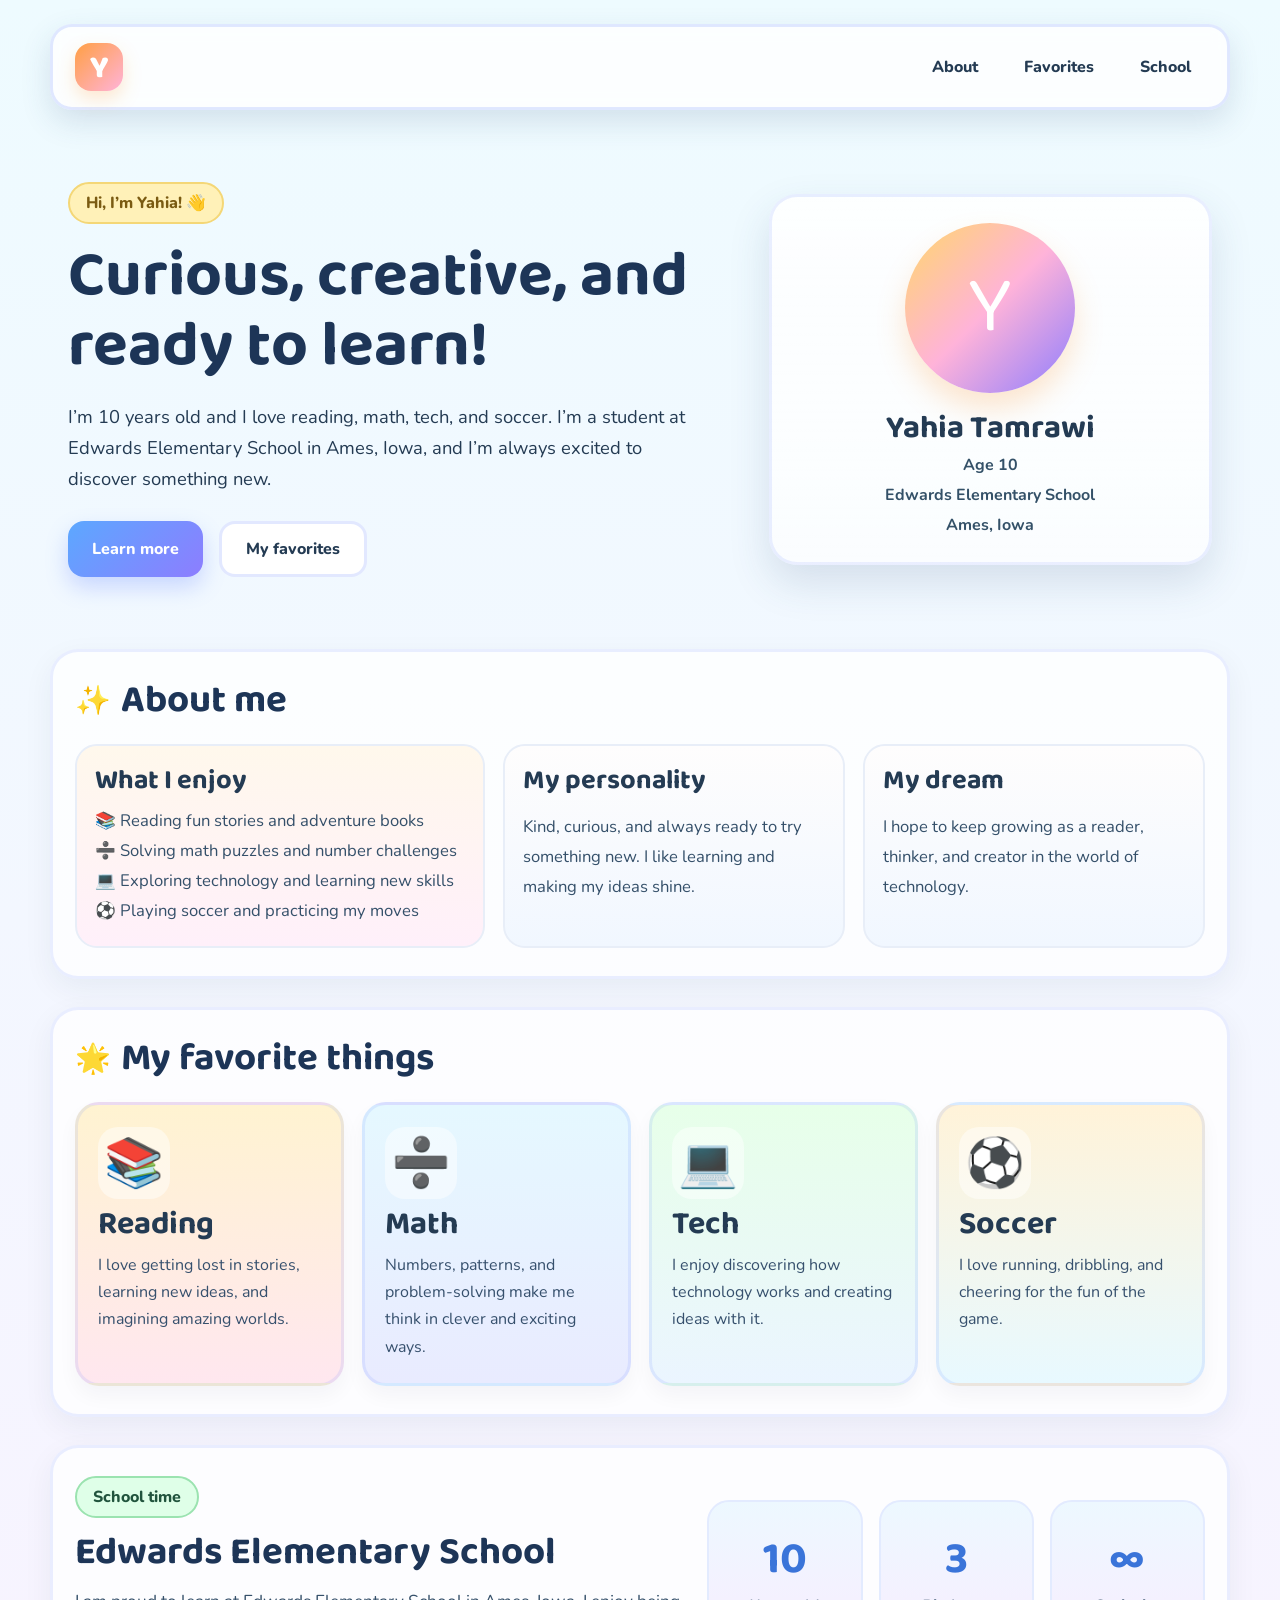
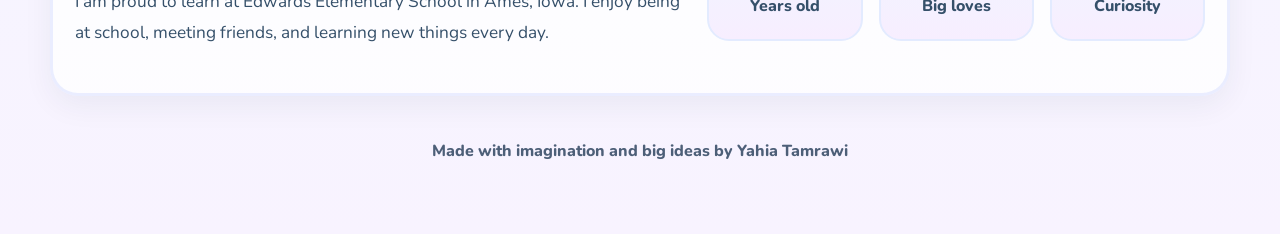
==== index.html @ 136cf860 "Add Yahia personal website" ====
<!DOCTYPE html>
<html lang="en">
  <head>
    <meta charset="UTF-8" />
    <meta name="viewport" content="width=device-width, initial-scale=1.0" />
    <title>Yahia Tamrawi | My World</title>
    <meta
      name="description"
      content="A fun and colorful website for Yahia Tamrawi, a 10-year-old student who loves reading, math, and tech."
    />
    <link rel="preconnect" href="https://fonts.googleapis.com" />
    <link rel="preconnect" href="https://fonts.gstatic.com" crossorigin />
    <link
      href="https://fonts.googleapis.com/css2?family=Baloo+2:wght@400;600;700;800&family=Nunito:wght@400;600;700;800&display=swap"
      rel="stylesheet"
    />
    <link rel="stylesheet" href="style.css" />
  </head>
  <body>
    <div class="page-shell">
      <header class="topbar">
        <div class="logo">Y</div>
        <nav class="nav">
          <a href="#about">About</a>
          <a href="#favorites">Favorites</a>
          <a href="#school">School</a>
        </nav>
      </header>

      <main>
        <section class="hero">
          <div class="hero-text">
            <span class="badge">Hi, I’m Yahia! 👋</span>
            <h1>Curious, creative, and ready to learn!</h1>
            <p>
              I’m 10 years old and I love reading, math, tech, and soccer. I’m a student at
              Edwards Elementary School in Ames, Iowa, and I’m always excited to discover
              something new.
            </p>
            <div class="hero-buttons">
              <a class="primary" href="#about">Learn more</a>
              <a class="secondary" href="#favorites">My favorites</a>
            </div>
          </div>

          <div class="hero-card">
            <div class="avatar">Y</div>
            <div class="mini-info">
              <h3>Yahia Tamrawi</h3>
              <p>Age 10</p>
              <p>Edwards Elementary School</p>
              <p>Ames, Iowa</p>
            </div>
          </div>
        </section>

        <section id="about" class="panel">
          <div class="section-heading">
            <span class="spark">✨</span>
            <h2>About me</h2>
          </div>
          <div class="about-grid">
            <div class="about-card tall">
              <h3>What I enjoy</h3>
              <ul>
                <li>📚 Reading fun stories and adventure books</li>
                <li>➗ Solving math puzzles and number challenges</li>
                <li>💻 Exploring technology and learning new skills</li>
                <li>⚽ Playing soccer and practicing my moves</li>
              </ul>
            </div>
            <div class="about-card">
              <h3>My personality</h3>
              <p>Kind, curious, and always ready to try something new. I like learning and making my ideas shine.</p>
            </div>
            <div class="about-card">
              <h3>My dream</h3>
              <p>I hope to keep growing as a reader, thinker, and creator in the world of technology.</p>
            </div>
          </div>
        </section>

        <section id="favorites" class="panel">
          <div class="section-heading">
            <span class="spark">🌟</span>
            <h2>My favorite things</h2>
          </div>

          <div class="favorites-grid">
            <article class="favorite-card reading">
              <div class="icon">📚</div>
              <h3>Reading</h3>
              <p>I love getting lost in stories, learning new ideas, and imagining amazing worlds.</p>
            </article>

            <article class="favorite-card math">
              <div class="icon">➗</div>
              <h3>Math</h3>
              <p>Numbers, patterns, and problem-solving make me think in clever and exciting ways.</p>
            </article>

            <article class="favorite-card tech">
              <div class="icon">💻</div>
              <h3>Tech</h3>
              <p>I enjoy discovering how technology works and creating ideas with it.</p>
            </article>

            <article class="favorite-card soccer">
              <div class="icon">⚽</div>
              <h3>Soccer</h3>
              <p>I love running, dribbling, and cheering for the fun of the game.</p>
            </article>
          </div>
        </section>

        <section id="school" class="panel school-panel">
          <div class="school-text">
            <span class="badge badge-school">School time</span>
            <h2>Edwards Elementary School</h2>
            <p>
              I am proud to learn at Edwards Elementary School in Ames, Iowa. I enjoy being at school,
              meeting friends, and learning new things every day.
            </p>
          </div>
          <div class="stats">
            <div class="stat-box">
              <strong>10</strong>
              <span>Years old</span>
            </div>
            <div class="stat-box">
              <strong>3</strong>
              <span>Big loves</span>
            </div>
            <div class="stat-box">
              <strong>∞</strong>
              <span>Curiosity</span>
            </div>
          </div>
        </section>
      </main>

      <footer class="site-footer">
        <p>Made with imagination and big ideas by Yahia Tamrawi</p>
      </footer>
    </div>
  </body>
</html>
---- style.css ----
:root {
  --sky: #e9f7ff;
  --cloud: #ffffff;
  --sun: #ffd76a;
  --orange: #ff9f43;
  --pink: #ffb3d9;
  --purple: #8d7dff;
  --blue: #5ca8ff;
  --green: #7fe1a7;
  --text: #243b53;
  --yellow: #ffe7a3;
  --shadow: rgba(45, 82, 120, 0.15);
}

* {
  box-sizing: border-box;
}

html {
  scroll-behavior: smooth;
}

body {
  margin: 0;
  font-family: "Nunito", sans-serif;
  background: linear-gradient(180deg, #eefbff 0%, #f8f3ff 100%);
  color: var(--text);
}

img {
  max-width: 100%;
}

.page-shell {
  width: min(1180px, calc(100% - 32px));
  margin: 24px auto 48px;
}

.topbar {
  display: flex;
  justify-content: space-between;
  align-items: center;
  background: rgba(255, 255, 255, 0.8);
  border: 3px solid rgba(93, 127, 255, 0.18);
  border-radius: 22px;
  padding: 16px 22px;
  box-shadow: 0 12px 30px var(--shadow);
  backdrop-filter: blur(8px);
  position: sticky;
  top: 16px;
  z-index: 10;
}

.logo {
  width: 48px;
  height: 48px;
  display: grid;
  place-items: center;
  border-radius: 16px;
  background: linear-gradient(135deg, var(--orange), var(--pink));
  color: white;
  font-family: "Baloo 2", cursive;
  font-size: 2rem;
  font-weight: 800;
  box-shadow: 0 8px 18px rgba(255, 159, 67, 0.25);
}

.nav {
  display: flex;
  gap: 18px;
  flex-wrap: wrap;
}

.nav a {
  text-decoration: none;
  color: var(--text);
  font-weight: 800;
  padding: 10px 14px;
  border-radius: 999px;
  transition: 0.2s ease;
}

.nav a:hover {
  background: #eaf3ff;
}

.hero {
  display: grid;
  grid-template-columns: 1.2fr 0.8fr;
  gap: 36px;
  align-items: center;
  padding: 52px 18px 24px;
}

.hero-text {
  padding: 20px 0;
}

.badge {
  display: inline-block;
  padding: 8px 16px;
  border-radius: 999px;
  background: #fff1b8;
  border: 2px solid #f4d777;
  font-weight: 800;
  color: #7a5b12;
}

.badge-school {
  background: #dfffe8;
  border-color: #9be3b0;
  color: #21543d;
}

h1, h2, h3 {
  font-family: "Baloo 2", cursive;
  margin: 0;
  line-height: 1.1;
}

h1 {
  font-size: clamp(2.8rem, 5vw, 5rem);
  margin-top: 18px;
  color: #1d3557;
}

.hero-text p {
  font-size: 1.15rem;
  line-height: 1.7;
  margin: 18px 0 0;
  max-width: 620px;
}

.hero-buttons {
  display: flex;
  flex-wrap: wrap;
  gap: 16px;
  margin-top: 26px;
}

.hero-buttons a {
  text-decoration: none;
  display: inline-flex;
  align-items: center;
  justify-content: center;
  padding: 14px 24px;
  border-radius: 16px;
  font-weight: 800;
  transition: transform 0.2s ease;
}

.hero-buttons a:hover {
  transform: translateY(-2px);
}

.primary {
  background: linear-gradient(135deg, var(--blue), var(--purple));
  color: white;
  box-shadow: 0 10px 22px rgba(93, 127, 255, 0.28);
}

.secondary {
  background: #fff;
  color: var(--text);
  border: 3px solid rgba(93, 127, 255, 0.18);
}

.hero-card {
  background: linear-gradient(180deg, rgba(255, 255, 255, 0.85), rgba(255, 255, 255, 0.7));
  border: 3px solid rgba(93, 127, 255, 0.12);
  box-shadow: 0 18px 40px var(--shadow);
  border-radius: 28px;
  padding: 26px 20px;
  display: grid;
  place-items: center;
  min-height: 330px;
}

.avatar {
  width: 170px;
  height: 170px;
  border-radius: 50%;
  display: grid;
  place-items: center;
  background: linear-gradient(135deg, var(--sun), var(--pink), var(--purple));
  font-family: "Baloo 2", cursive;
  font-size: 5rem;
  color: white;
  box-shadow: 0 16px 28px rgba(255, 159, 67, 0.25);
}

.mini-info {
  text-align: center;
  margin-top: 18px;
}

.mini-info h3 {
  font-size: 2rem;
}

.mini-info p {
  margin: 8px 0 0;
  font-weight: 700;
  color: #345168;
}

.panel {
  margin-top: 28px;
  background: rgba(255, 255, 255, 0.76);
  border: 3px solid rgba(93, 127, 255, 0.12);
  border-radius: 28px;
  padding: 28px 22px;
  box-shadow: 0 10px 30px rgba(22, 43, 63, 0.06);
}

.section-heading {
  display: flex;
  align-items: center;
  gap: 10px;
  margin-bottom: 22px;
}

.spark {
  font-size: 1.8rem;
}

.section-heading h2 {
  font-size: clamp(2rem, 3vw, 3rem);
  color: #1d3557;
}

.about-grid {
  display: grid;
  grid-template-columns: 1.2fr 1fr 1fr;
  gap: 18px;
}

.about-card {
  background: linear-gradient(180deg, #fefdfd, #f1f7ff);
  border-radius: 22px;
  border: 2px solid #e8eef8;
  padding: 20px 18px;
}

.about-card h3 {
  font-size: 1.7rem;
  margin-bottom: 10px;
}

.about-card p,
.about-card li {
  font-size: 1.04rem;
  line-height: 1.8;
  color: #35506a;
}

.about-card ul {
  list-style: none;
  margin: 0;
  padding: 0;
}

.tall {
  background: linear-gradient(180deg, #fff8ec, #fff0fa);
}

.favorites-grid {
  display: grid;
  grid-template-columns: repeat(4, minmax(0, 1fr));
  gap: 18px;
}

.favorite-card {
  padding: 22px 20px;
  border-radius: 24px;
  border: 3px solid rgba(93, 127, 255, 0.12);
  box-shadow: 0 10px 20px rgba(15, 31, 51, 0.04);
}

.favorite-card h3 {
  font-size: 2rem;
  margin-top: 8px;
}

.favorite-card p {
  margin: 10px 0 0;
  line-height: 1.7;
  color: #36506d;
}

.icon {
  font-size: 3rem;
  width: 72px;
  height: 72px;
  display: grid;
  place-items: center;
  border-radius: 20px;
  background: rgba(255, 255, 255, 0.45);
}

.reading {
  background: linear-gradient(180deg, #fff3d1, #ffe7ef);
}

.math {
  background: linear-gradient(180deg, #e5f8ff, #e9ebff);
}

.tech {
  background: linear-gradient(180deg, #e7ffe9, #ebf5ff);
}

.soccer {
  background: linear-gradient(180deg, #fff3d9, #e8f9ff);
}

.school-panel {
  display: grid;
  grid-template-columns: 1.1fr 0.9fr;
  gap: 24px;
  align-items: center;
}

.school-text h2 {
  font-size: clamp(2.2rem, 3vw, 3.2rem);
  margin-top: 14px;
  color: #1d3557;
}

.school-text p {
  font-size: 1.08rem;
  line-height: 1.8;
  margin-top: 12px;
  color: #35506a;
}

.stats {
  display: grid;
  grid-template-columns: repeat(3, minmax(0, 1fr));
  gap: 16px;
}

.stat-box {
  background: linear-gradient(180deg, #edf8ff, #f7eeff);
  border-radius: 22px;
  padding: 22px 12px;
  text-align: center;
  border: 2px solid #e3ebff;
}

.stat-box strong {
  display: block;
  font-family: "Baloo 2", cursive;
  font-size: 2.8rem;
  color: #3a74d9;
}

.stat-box span {
  font-weight: 800;
  color: #35506a;
}

.site-footer {
  padding: 28px 10px 8px;
  text-align: center;
  color: #4d5f78;
  font-weight: 800;
}

@media (max-width: 860px) {
  .hero,
  .school-panel,
  .about-grid,
  .favorites-grid {
    grid-template-columns: 1fr;
  }

  .topbar {
    flex-direction: column;
    gap: 14px;
  }
}

@media (max-width: 540px) {
  .page-shell {
    width: min(100% - 18px, 1180px);
  }

  .hero {
    padding-top: 34px;
  }

  .nav {
    justify-content: center;
  }

  .stats {
    grid-template-columns: 1fr;
  }

  .hero-buttons {
    flex-direction: column;
  }

  .hero-buttons a {
    width: 100%;
  }
}
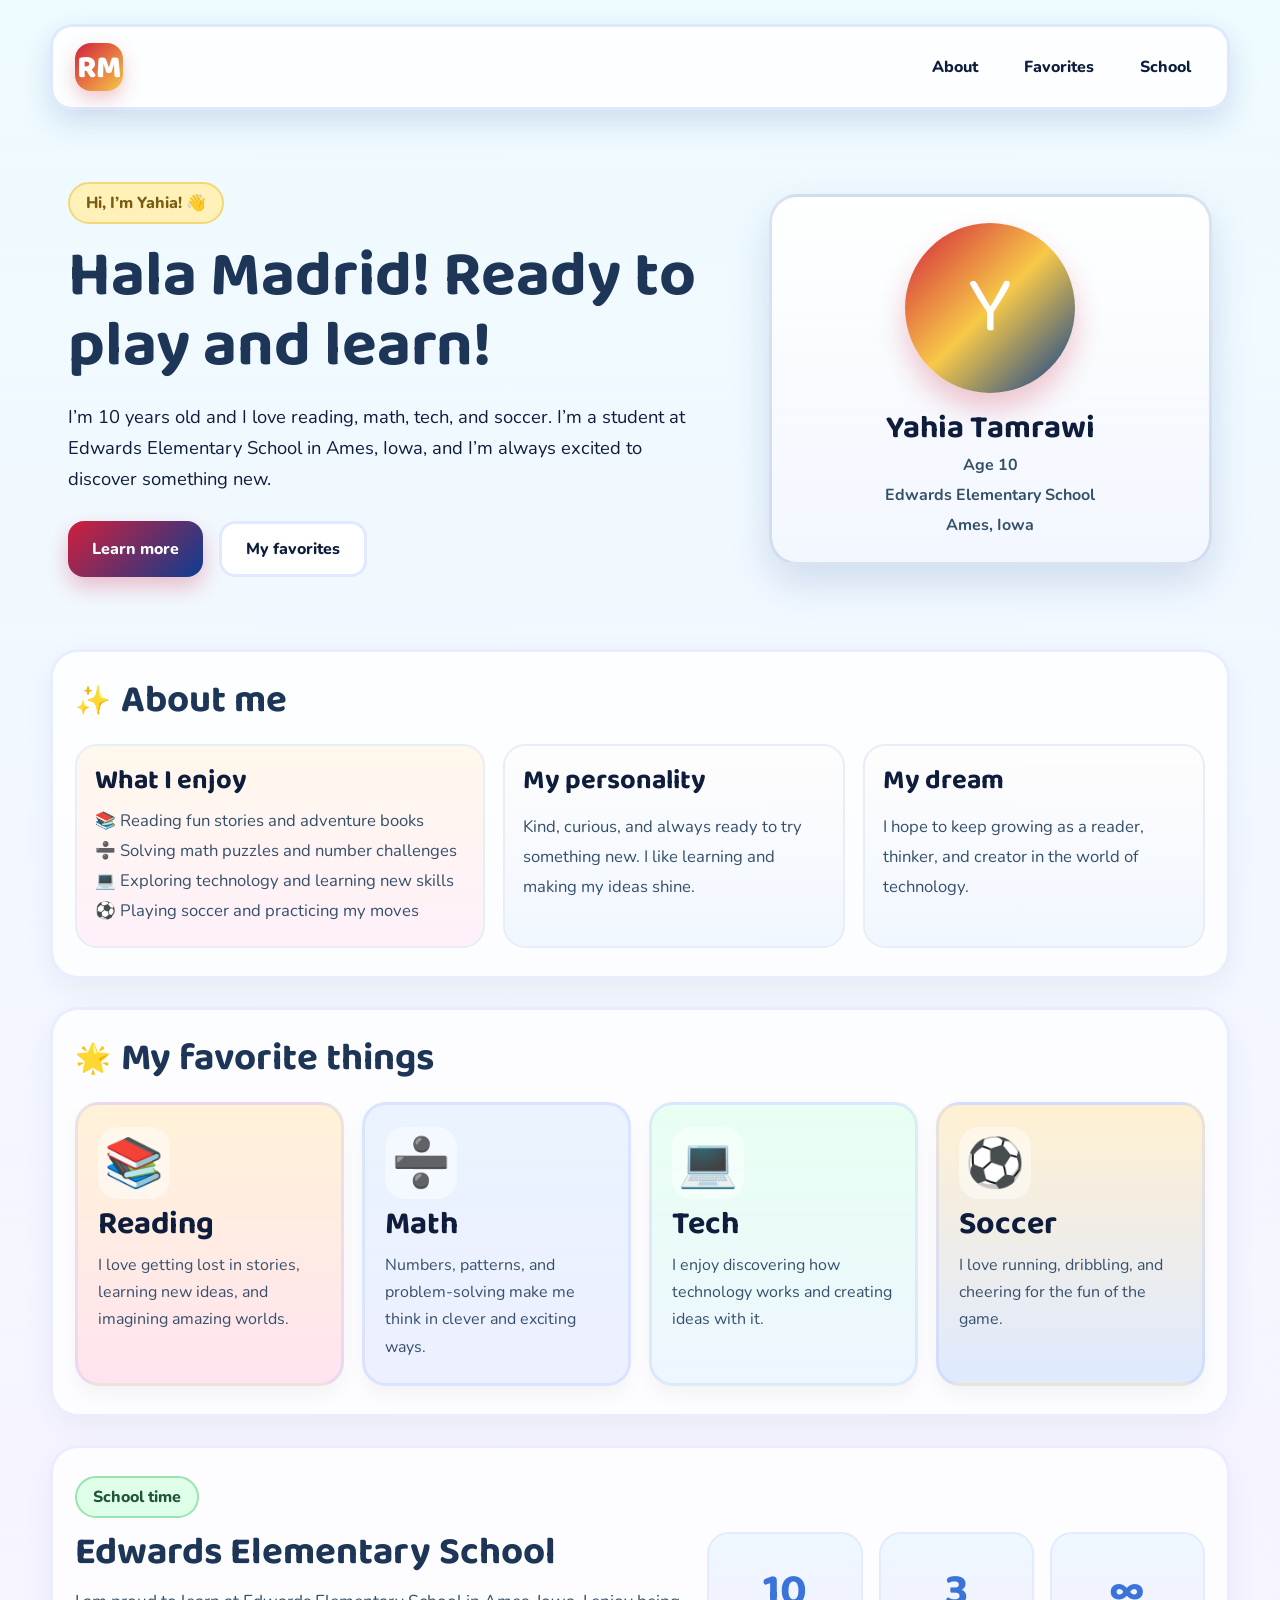
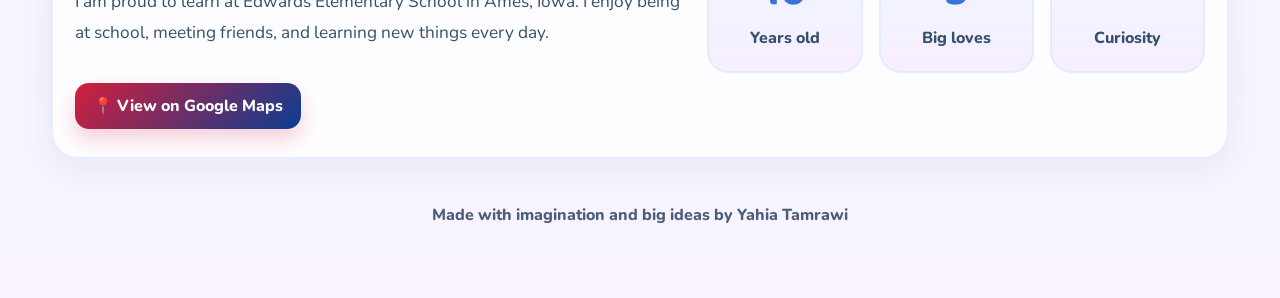
==== commit 7a49e6a5: "Update logo and hero section text; enhance styles and add Google Maps link" ====
--- a/index.html
+++ b/index.html
@@ -19,7 +19,7 @@
   <body>
     <div class="page-shell">
       <header class="topbar">
-        <div class="logo">Y</div>
+        <div class="logo">RM</div>
         <nav class="nav">
           <a href="#about">About</a>
           <a href="#favorites">Favorites</a>
@@ -31,7 +31,7 @@
         <section class="hero">
           <div class="hero-text">
             <span class="badge">Hi, I’m Yahia! 👋</span>
-            <h1>Curious, creative, and ready to learn!</h1>
+            <h1>Hala Madrid! Ready to play and learn!</h1>
             <p>
               I’m 10 years old and I love reading, math, tech, and soccer. I’m a student at
               Edwards Elementary School in Ames, Iowa, and I’m always excited to discover
@@ -121,6 +121,14 @@
               I am proud to learn at Edwards Elementary School in Ames, Iowa. I enjoy being at school,
               meeting friends, and learning new things every day.
             </p>
+            <a
+              class="map-link"
+              href="https://www.google.com/maps/search/?api=1&query=Edwards+Elementary+School+Ames+IA"
+              target="_blank"
+              rel="noopener noreferrer"
+            >
+              📍 View on Google Maps
+            </a>
           </div>
           <div class="stats">
             <div class="stat-box">
--- a/style.css
+++ b/style.css
@@ -1,15 +1,17 @@
 :root {
-  --sky: #e9f7ff;
+  --sky: #f2f7ff;
   --cloud: #ffffff;
-  --sun: #ffd76a;
-  --orange: #ff9f43;
-  --pink: #ffb3d9;
-  --purple: #8d7dff;
-  --blue: #5ca8ff;
-  --green: #7fe1a7;
-  --text: #243b53;
-  --yellow: #ffe7a3;
-  --shadow: rgba(45, 82, 120, 0.15);
+  --sun: #f9d75a;
+  --orange: #f3b21b;
+  --pink: #f8d7e3;
+  --purple: #4a72d5;
+  --blue: #0b3d91;
+  --green: #2bb673;
+  --text: #0f1d3d;
+  --yellow: #ffe29f;
+  --shadow: rgba(11, 61, 145, 0.15);
+  --real-red: #d21f3c;
+  --real-gold: #f7c948;
 }
 
 * {
@@ -57,12 +59,12 @@
   display: grid;
   place-items: center;
   border-radius: 16px;
-  background: linear-gradient(135deg, var(--orange), var(--pink));
+  background: linear-gradient(135deg, var(--real-red), var(--real-gold));
   color: white;
   font-family: "Baloo 2", cursive;
   font-size: 2rem;
   font-weight: 800;
-  box-shadow: 0 8px 18px rgba(255, 159, 67, 0.25);
+  box-shadow: 0 8px 18px rgba(210, 31, 60, 0.25);
 }
 
 .nav {
@@ -154,9 +156,9 @@
 }
 
 .primary {
-  background: linear-gradient(135deg, var(--blue), var(--purple));
+  background: linear-gradient(135deg, var(--real-red), var(--blue));
   color: white;
-  box-shadow: 0 10px 22px rgba(93, 127, 255, 0.28);
+  box-shadow: 0 10px 22px rgba(210, 31, 60, 0.28);
 }
 
 .secondary {
@@ -166,8 +168,8 @@
 }
 
 .hero-card {
-  background: linear-gradient(180deg, rgba(255, 255, 255, 0.85), rgba(255, 255, 255, 0.7));
-  border: 3px solid rgba(93, 127, 255, 0.12);
+  background: linear-gradient(180deg, rgba(255, 255, 255, 0.92), rgba(243, 246, 255, 0.8));
+  border: 3px solid rgba(11, 61, 145, 0.14);
   box-shadow: 0 18px 40px var(--shadow);
   border-radius: 28px;
   padding: 26px 20px;
@@ -182,11 +184,11 @@
   border-radius: 50%;
   display: grid;
   place-items: center;
-  background: linear-gradient(135deg, var(--sun), var(--pink), var(--purple));
+  background: linear-gradient(135deg, var(--real-red), var(--real-gold), var(--blue));
   font-family: "Baloo 2", cursive;
   font-size: 5rem;
   color: white;
-  box-shadow: 0 16px 28px rgba(255, 159, 67, 0.25);
+  box-shadow: 0 16px 28px rgba(210, 31, 60, 0.25);
 }
 
 .mini-info {
@@ -299,19 +301,19 @@
 }
 
 .reading {
-  background: linear-gradient(180deg, #fff3d1, #ffe7ef);
+  background: linear-gradient(180deg, #fff2d8, #ffe4ef);
 }
 
 .math {
-  background: linear-gradient(180deg, #e5f8ff, #e9ebff);
+  background: linear-gradient(180deg, #eaf3ff, #edf0ff);
 }
 
 .tech {
-  background: linear-gradient(180deg, #e7ffe9, #ebf5ff);
+  background: linear-gradient(180deg, #e8fff2, #eef6ff);
 }
 
 .soccer {
-  background: linear-gradient(180deg, #fff3d9, #e8f9ff);
+  background: linear-gradient(180deg, #fff0d2, #dfeaff);
 }
 
 .school-panel {
@@ -332,6 +334,22 @@
   line-height: 1.8;
   margin-top: 12px;
   color: #35506a;
+}
+
+.map-link {
+  display: inline-block;
+  margin-top: 18px;
+  padding: 12px 18px;
+  border-radius: 14px;
+  background: linear-gradient(135deg, var(--real-red), var(--blue));
+  color: white;
+  text-decoration: none;
+  font-weight: 800;
+  box-shadow: 0 10px 20px rgba(210, 31, 60, 0.2);
+}
+
+.map-link:hover {
+  transform: translateY(-1px);
 }
 
 .stats {
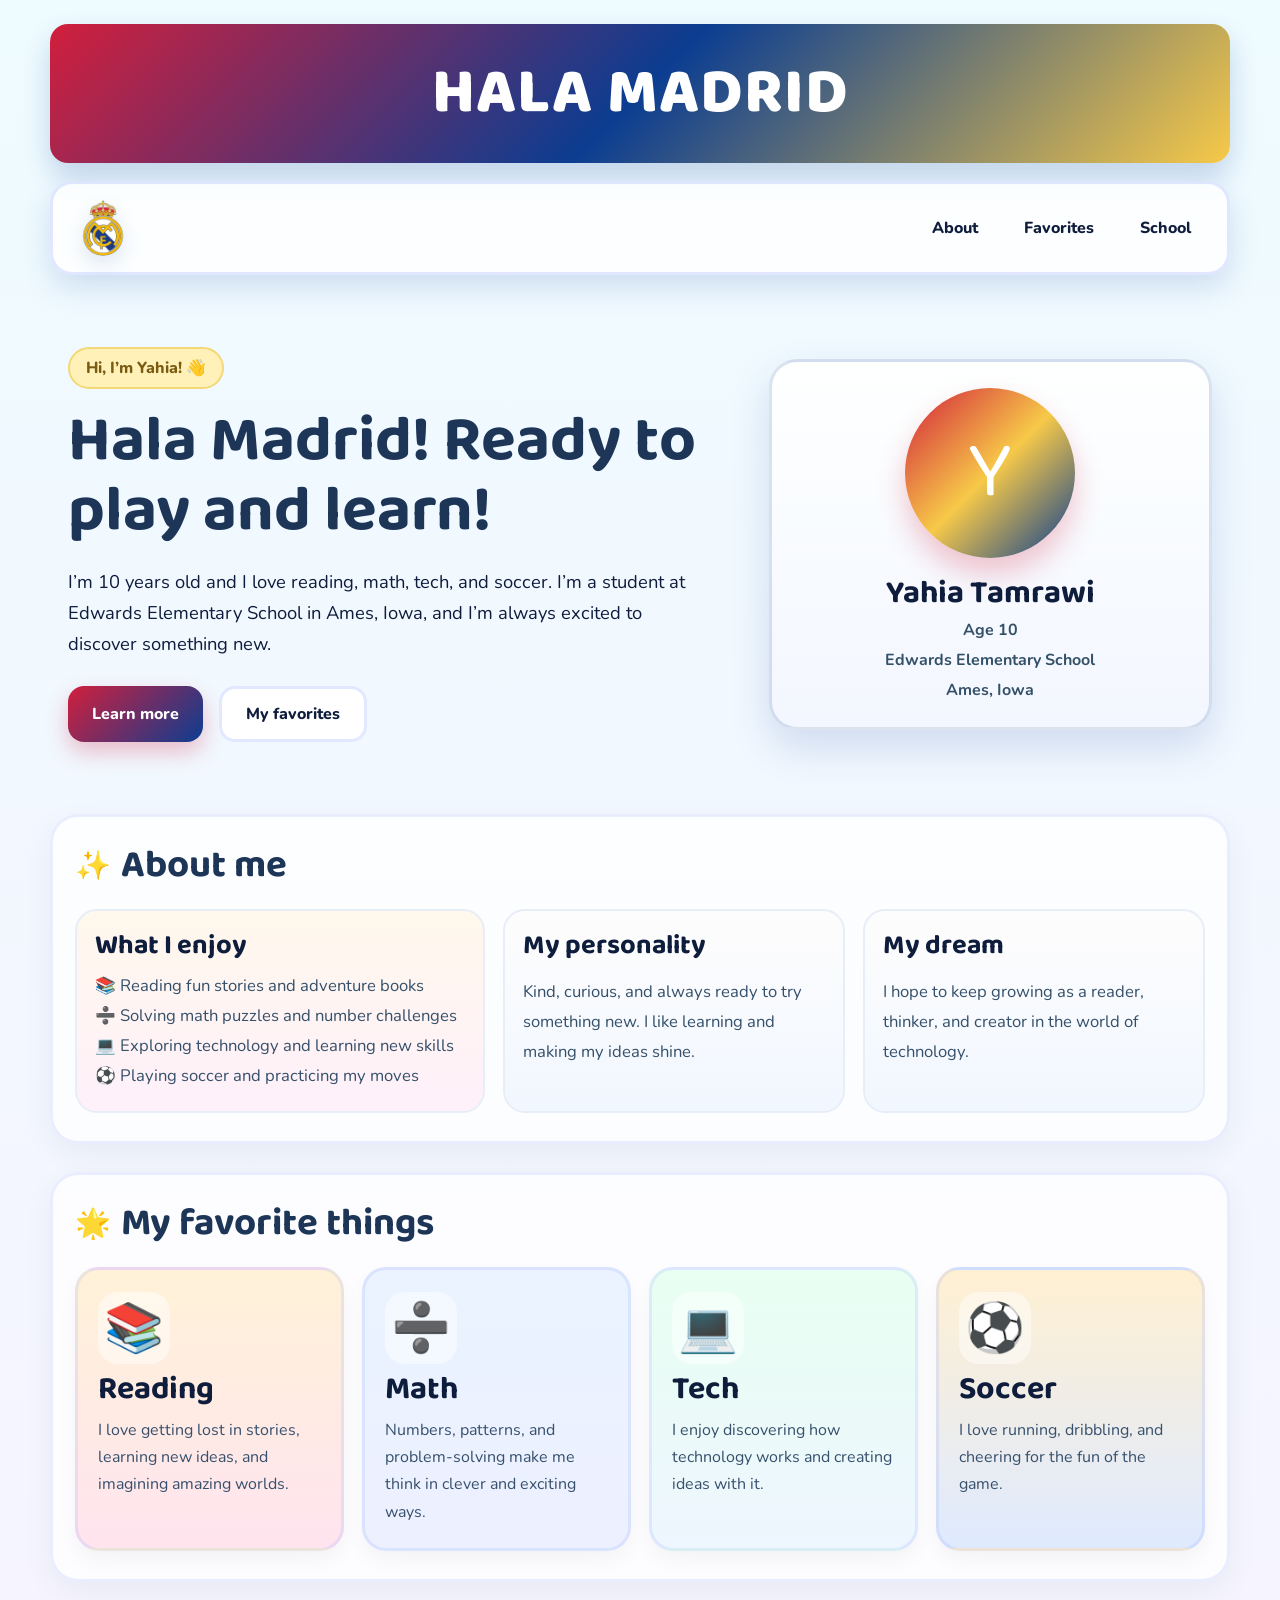
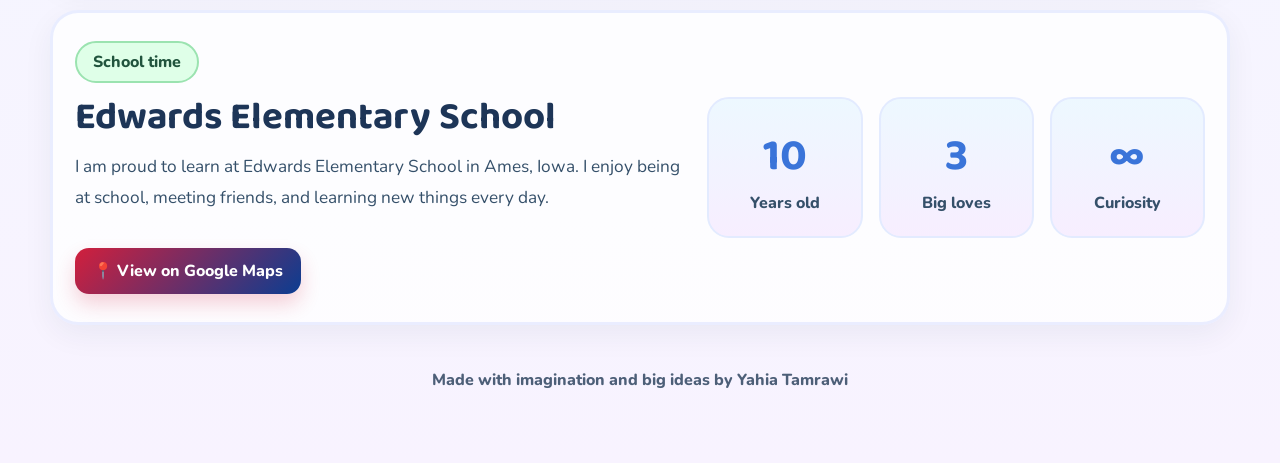
==== commit 4ae0ade9: "Add Real Madrid logo and banner; enhance logo styles" ====
--- a/index.html
+++ b/index.html
@@ -18,8 +18,11 @@
   </head>
   <body>
     <div class="page-shell">
+      <div class="hala-banner">Hala Madrid</div>
       <header class="topbar">
-        <div class="logo">RM</div>
+        <div class="logo" aria-label="Real Madrid logo" role="img">
+          <img src="assets/real-madrid-crest.png" alt="Real Madrid crest" />
+        </div>
         <nav class="nav">
           <a href="#about">About</a>
           <a href="#favorites">Favorites</a>
--- a/style.css
+++ b/style.css
@@ -38,6 +38,21 @@
   margin: 24px auto 48px;
 }
 
+.hala-banner {
+  margin: 8px auto 18px;
+  text-align: center;
+  padding: 18px 20px;
+  border-radius: 18px;
+  background: linear-gradient(135deg, var(--real-red), var(--blue), var(--real-gold));
+  color: white;
+  font-family: "Baloo 2", cursive;
+  font-size: clamp(2rem, 5vw, 4rem);
+  font-weight: 800;
+  letter-spacing: 1px;
+  box-shadow: 0 14px 28px rgba(11, 61, 145, 0.2);
+  text-transform: uppercase;
+}
+
 .topbar {
   display: flex;
   justify-content: space-between;
@@ -54,17 +69,24 @@
 }
 
 .logo {
-  width: 48px;
-  height: 48px;
+  width: 56px;
+  height: 56px;
   display: grid;
   place-items: center;
-  border-radius: 16px;
-  background: linear-gradient(135deg, var(--real-red), var(--real-gold));
-  color: white;
-  font-family: "Baloo 2", cursive;
-  font-size: 2rem;
-  font-weight: 800;
-  box-shadow: 0 8px 18px rgba(210, 31, 60, 0.25);
+  border-radius: 50%;
+  overflow: visible;
+  background: transparent;
+  box-shadow: none;
+  padding: 0;
+}
+
+.logo img {
+  width: 100%;
+  height: 100%;
+  display: block;
+  object-fit: contain;
+  border-radius: 50%;
+  filter: drop-shadow(0 8px 10px rgba(11, 61, 145, 0.12));
 }
 
 .nav {
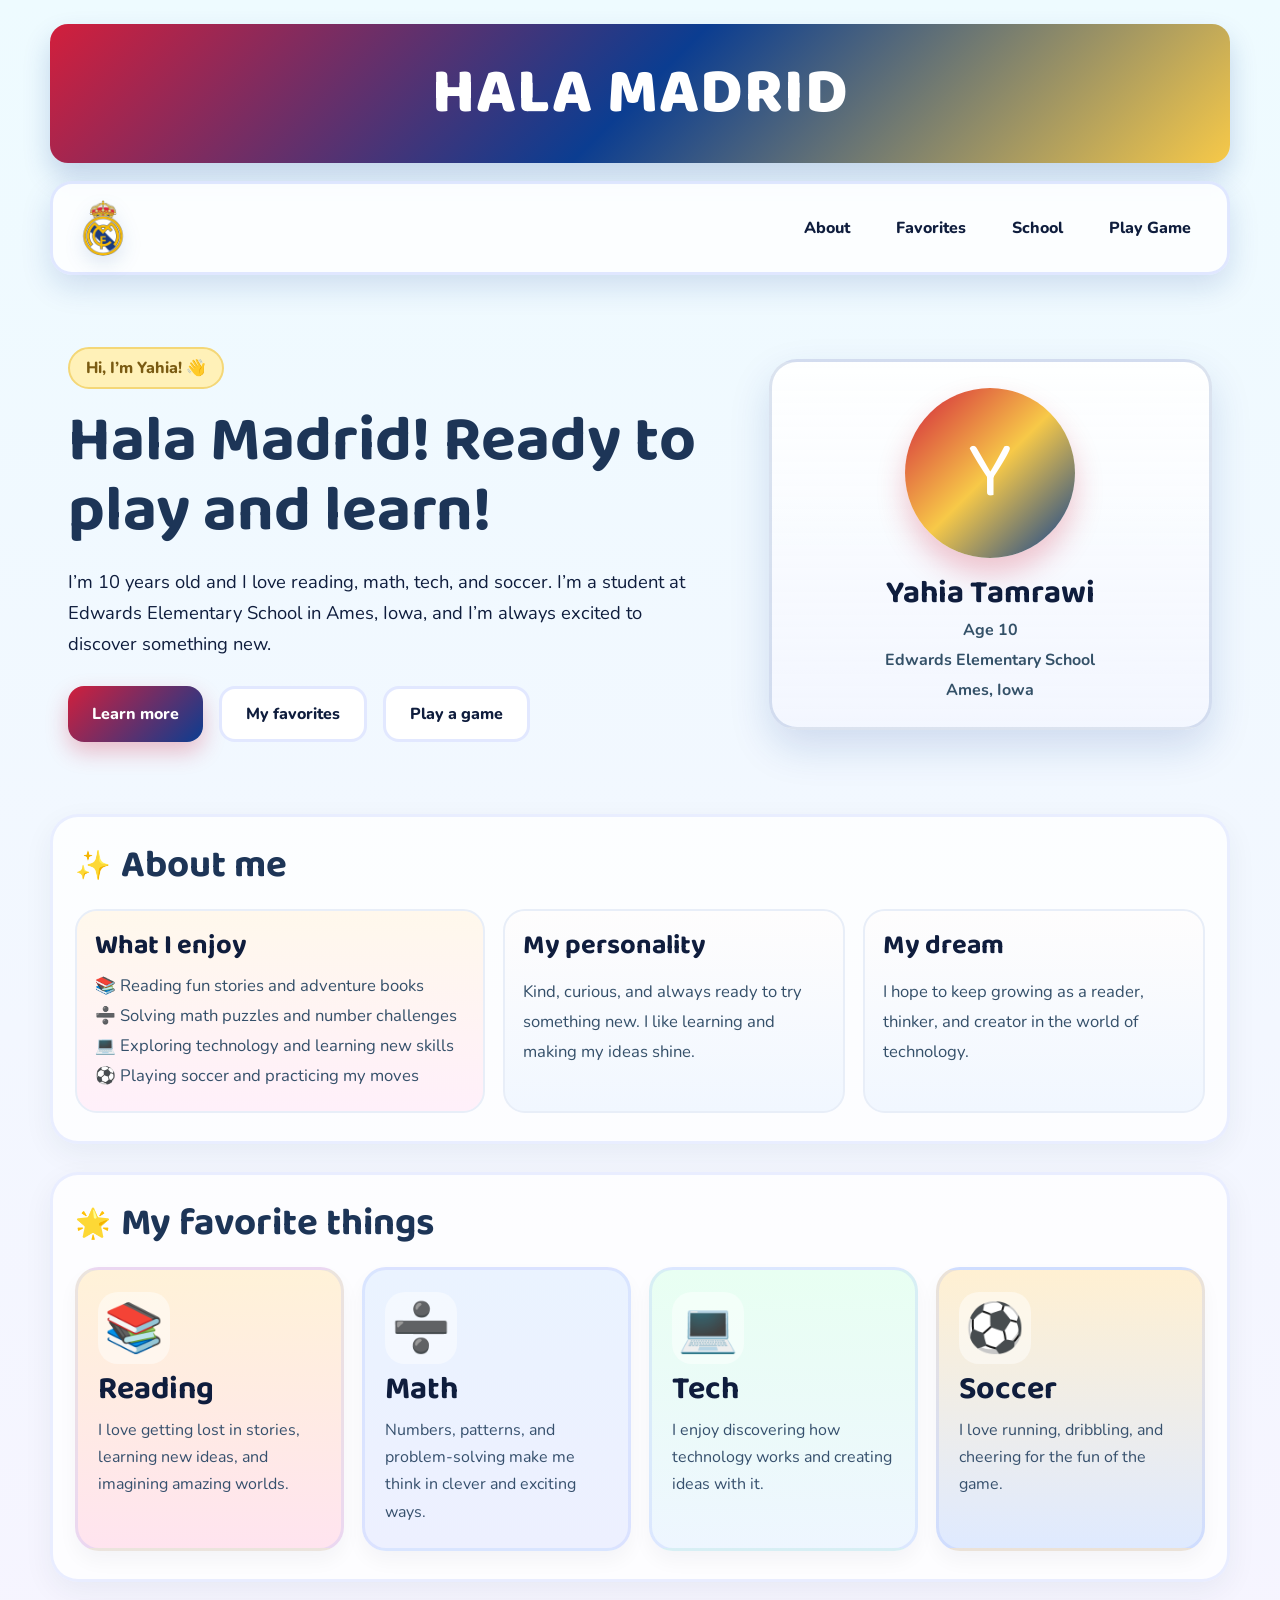
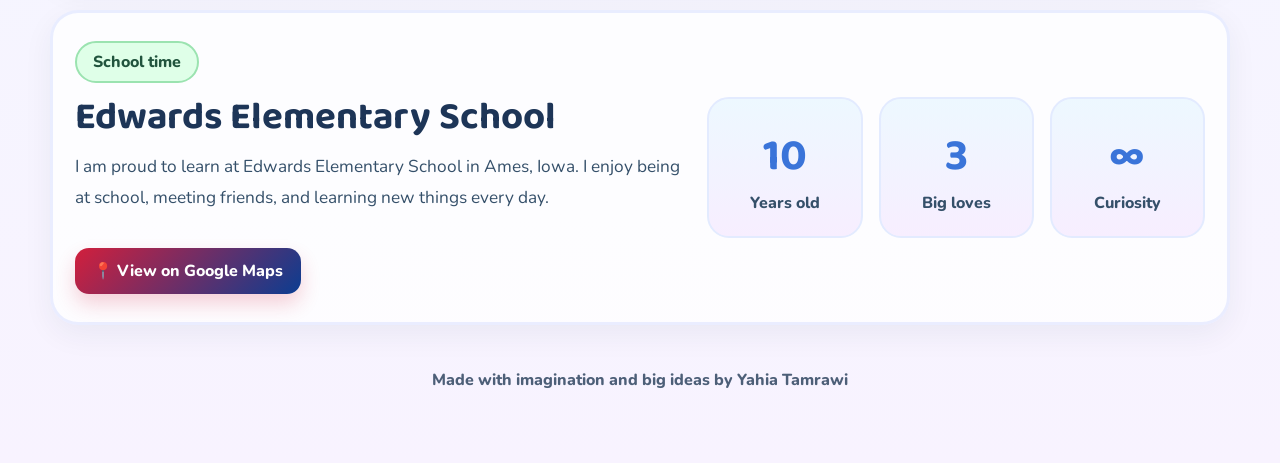
==== commit d43a95fa: "Add game page and navigation links; implement basic game structure" ====
--- a/index.html
+++ b/index.html
@@ -27,6 +27,7 @@
           <a href="#about">About</a>
           <a href="#favorites">Favorites</a>
           <a href="#school">School</a>
+          <a href="game.html">Play Game</a>
         </nav>
       </header>
 
@@ -43,6 +44,7 @@
             <div class="hero-buttons">
               <a class="primary" href="#about">Learn more</a>
               <a class="secondary" href="#favorites">My favorites</a>
+              <a class="secondary" href="game.html">Play a game</a>
             </div>
           </div>
 
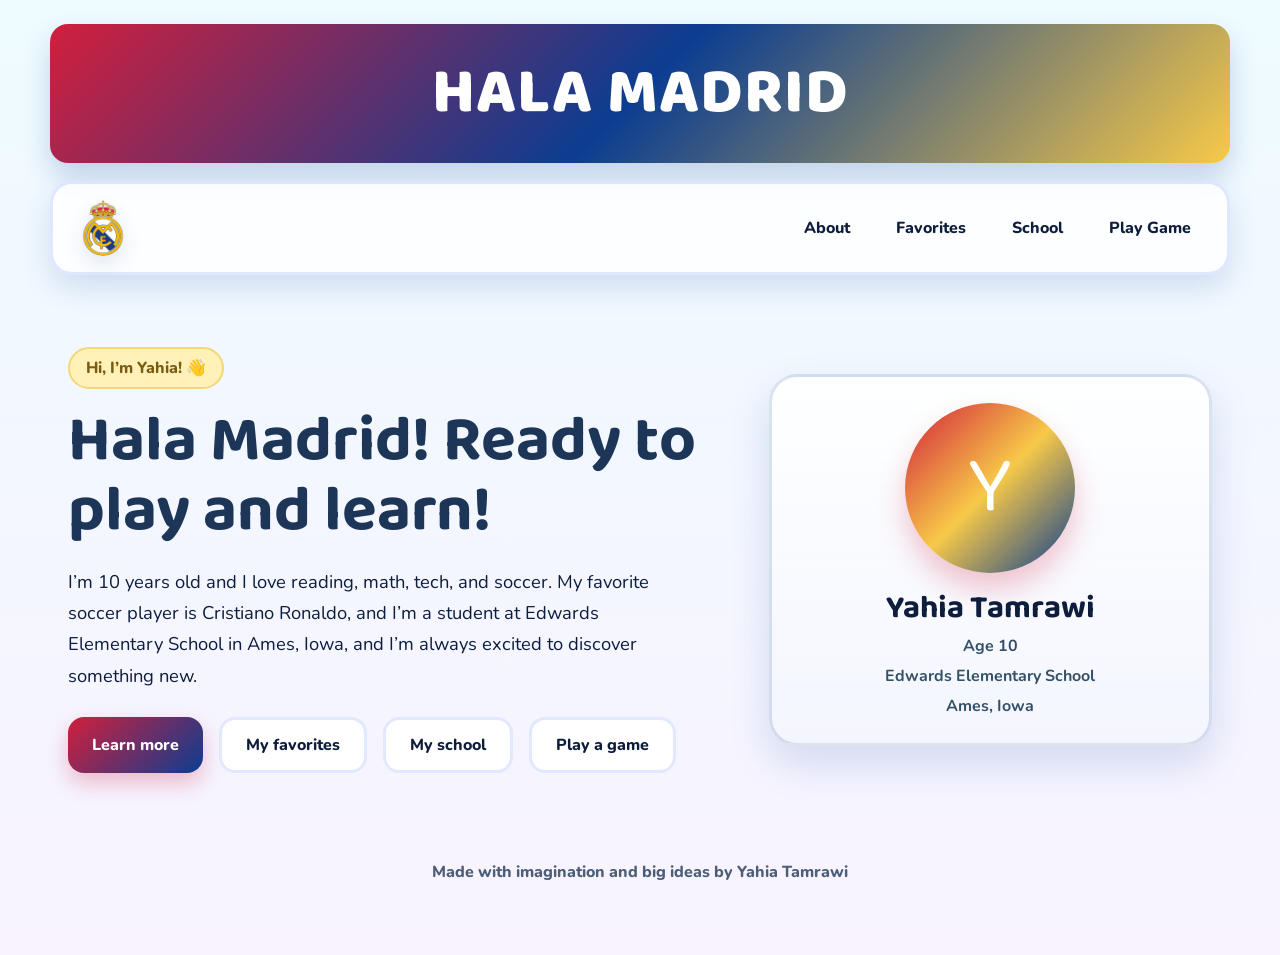
==== commit 1cb2712f: "Add game controls, leaderboard, and personal pages; enhance game functionality and user experience" ====
--- a/index.html
+++ b/index.html
@@ -24,9 +24,9 @@
           <img src="assets/real-madrid-crest.png" alt="Real Madrid crest" />
         </div>
         <nav class="nav">
-          <a href="#about">About</a>
-          <a href="#favorites">Favorites</a>
-          <a href="#school">School</a>
+          <a href="about.html">About</a>
+          <a href="favorites.html">Favorites</a>
+          <a href="school.html">School</a>
           <a href="game.html">Play Game</a>
         </nav>
       </header>
@@ -37,13 +37,14 @@
             <span class="badge">Hi, I’m Yahia! 👋</span>
             <h1>Hala Madrid! Ready to play and learn!</h1>
             <p>
-              I’m 10 years old and I love reading, math, tech, and soccer. I’m a student at
+              I’m 10 years old and I love reading, math, tech, and soccer. My favorite soccer player is Cristiano Ronaldo, and I’m a student at
               Edwards Elementary School in Ames, Iowa, and I’m always excited to discover
               something new.
             </p>
             <div class="hero-buttons">
-              <a class="primary" href="#about">Learn more</a>
-              <a class="secondary" href="#favorites">My favorites</a>
+              <a class="primary" href="about.html">Learn more</a>
+              <a class="secondary" href="favorites.html">My favorites</a>
+              <a class="secondary" href="school.html">My school</a>
               <a class="secondary" href="game.html">Play a game</a>
             </div>
           </div>
@@ -58,98 +59,6 @@
             </div>
           </div>
         </section>
-
-        <section id="about" class="panel">
-          <div class="section-heading">
-            <span class="spark">✨</span>
-            <h2>About me</h2>
-          </div>
-          <div class="about-grid">
-            <div class="about-card tall">
-              <h3>What I enjoy</h3>
-              <ul>
-                <li>📚 Reading fun stories and adventure books</li>
-                <li>➗ Solving math puzzles and number challenges</li>
-                <li>💻 Exploring technology and learning new skills</li>
-                <li>⚽ Playing soccer and practicing my moves</li>
-              </ul>
-            </div>
-            <div class="about-card">
-              <h3>My personality</h3>
-              <p>Kind, curious, and always ready to try something new. I like learning and making my ideas shine.</p>
-            </div>
-            <div class="about-card">
-              <h3>My dream</h3>
-              <p>I hope to keep growing as a reader, thinker, and creator in the world of technology.</p>
-            </div>
-          </div>
-        </section>
-
-        <section id="favorites" class="panel">
-          <div class="section-heading">
-            <span class="spark">🌟</span>
-            <h2>My favorite things</h2>
-          </div>
-
-          <div class="favorites-grid">
-            <article class="favorite-card reading">
-              <div class="icon">📚</div>
-              <h3>Reading</h3>
-              <p>I love getting lost in stories, learning new ideas, and imagining amazing worlds.</p>
-            </article>
-
-            <article class="favorite-card math">
-              <div class="icon">➗</div>
-              <h3>Math</h3>
-              <p>Numbers, patterns, and problem-solving make me think in clever and exciting ways.</p>
-            </article>
-
-            <article class="favorite-card tech">
-              <div class="icon">💻</div>
-              <h3>Tech</h3>
-              <p>I enjoy discovering how technology works and creating ideas with it.</p>
-            </article>
-
-            <article class="favorite-card soccer">
-              <div class="icon">⚽</div>
-              <h3>Soccer</h3>
-              <p>I love running, dribbling, and cheering for the fun of the game.</p>
-            </article>
-          </div>
-        </section>
-
-        <section id="school" class="panel school-panel">
-          <div class="school-text">
-            <span class="badge badge-school">School time</span>
-            <h2>Edwards Elementary School</h2>
-            <p>
-              I am proud to learn at Edwards Elementary School in Ames, Iowa. I enjoy being at school,
-              meeting friends, and learning new things every day.
-            </p>
-            <a
-              class="map-link"
-              href="https://www.google.com/maps/search/?api=1&query=Edwards+Elementary+School+Ames+IA"
-              target="_blank"
-              rel="noopener noreferrer"
-            >
-              📍 View on Google Maps
-            </a>
-          </div>
-          <div class="stats">
-            <div class="stat-box">
-              <strong>10</strong>
-              <span>Years old</span>
-            </div>
-            <div class="stat-box">
-              <strong>3</strong>
-              <span>Big loves</span>
-            </div>
-            <div class="stat-box">
-              <strong>∞</strong>
-              <span>Curiosity</span>
-            </div>
-          </div>
-        </section>
       </main>
 
       <footer class="site-footer">
